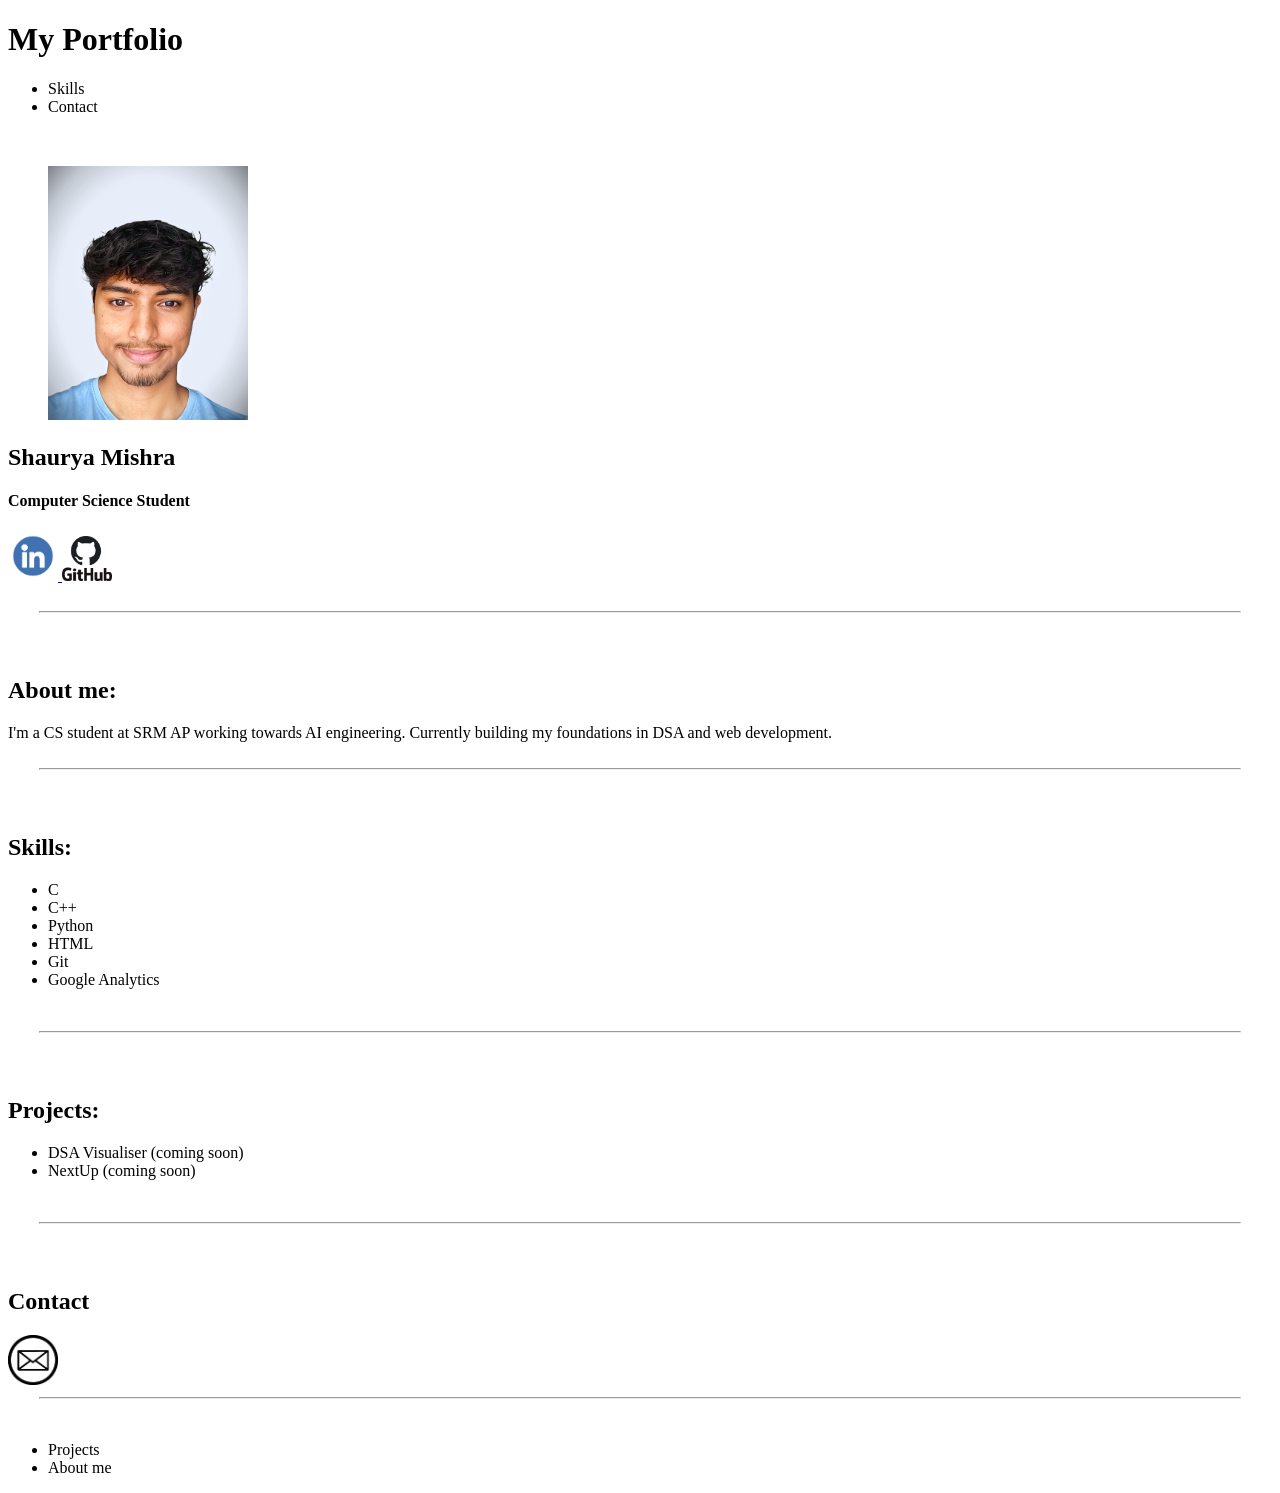
==== index.html @ b5e58412 "rename html file" ====
<!DOCTYPE html>
<html lang="en">
    <head>
        <link rel="stylesheet" href="style.css">
        <title>My Portfolio</title>
    </head>
    <body>
        <header>
            <h1>My Portfolio</h1>
            <ul>
                <li>Skills</li>
                <li>Contact</li>
            </ul>
        </header>
        <br >
        <main>
            <section>
                <article>
                <figure>
                    <img
                    width="200"
                    src="shaurya.png"
                    alt="Image of Shaurya Mishra"
                    />
                </figure>
                <h2>Shaurya Mishra</h2>
                <h4>Computer Science Student</h4>
                <a href="https://www.linkedin.com/in/shaurya-mishra-cs">
                    <img src="LinkedIn-Logo.png" width="50" alt="LinkedIn logo">
                </a>
                <a href="https://github.com/Sh4uryaa">
                    <img src="Github-Logo.png" width="50" alt="Github Logo">
                </a>
            </article>
            <br >
            <hr width="95%" >
            <br >
            </section>
            <br >
            <section>
                <h2>About me: </h2>
                <article>
                    I'm a CS student at SRM AP working towards AI engineering. Currently building my foundations in DSA and web development.
                </article>
                <br >
                <hr width="95%" >
                <br >
            </section>
            <br >
            <section>
                <h2>Skills:</h2>
                <article>
                <ul>
                    <li>C</li>
                    <li>C++</li>
                    <li>Python</li>
                    <li>HTML</li>
                    <li>Git</li>
                    <li>Google Analytics</li>
                </ul>
                </article>
                <br >
                <hr width="95%" >
                <br >
            </section>
            <br >
            <section>
                <h2>Projects: </h2>
                <article>
                <ul>
                    <li>DSA Visualiser (coming soon)</li>
                    <li>NextUp (coming soon)</li>
                
                </ul>
                </article>
                <br >
                <hr width="95%" >
                <br >
            </section>
            <br >
            <section>
                <h2>Contact</h2>
                <a href="mailto:shaurya.mishra_@outlook.com">
                    <img src="email.png" width="50" alt="Email logo">
                </a>
                <br >
                <hr width="95%" >
                <br >
            </section>
        </main>
        <footer>
            <ul>
                <li>Projects</li>
                <li>About me</li>
            </ul>
        </footer>
    </body>
</html>
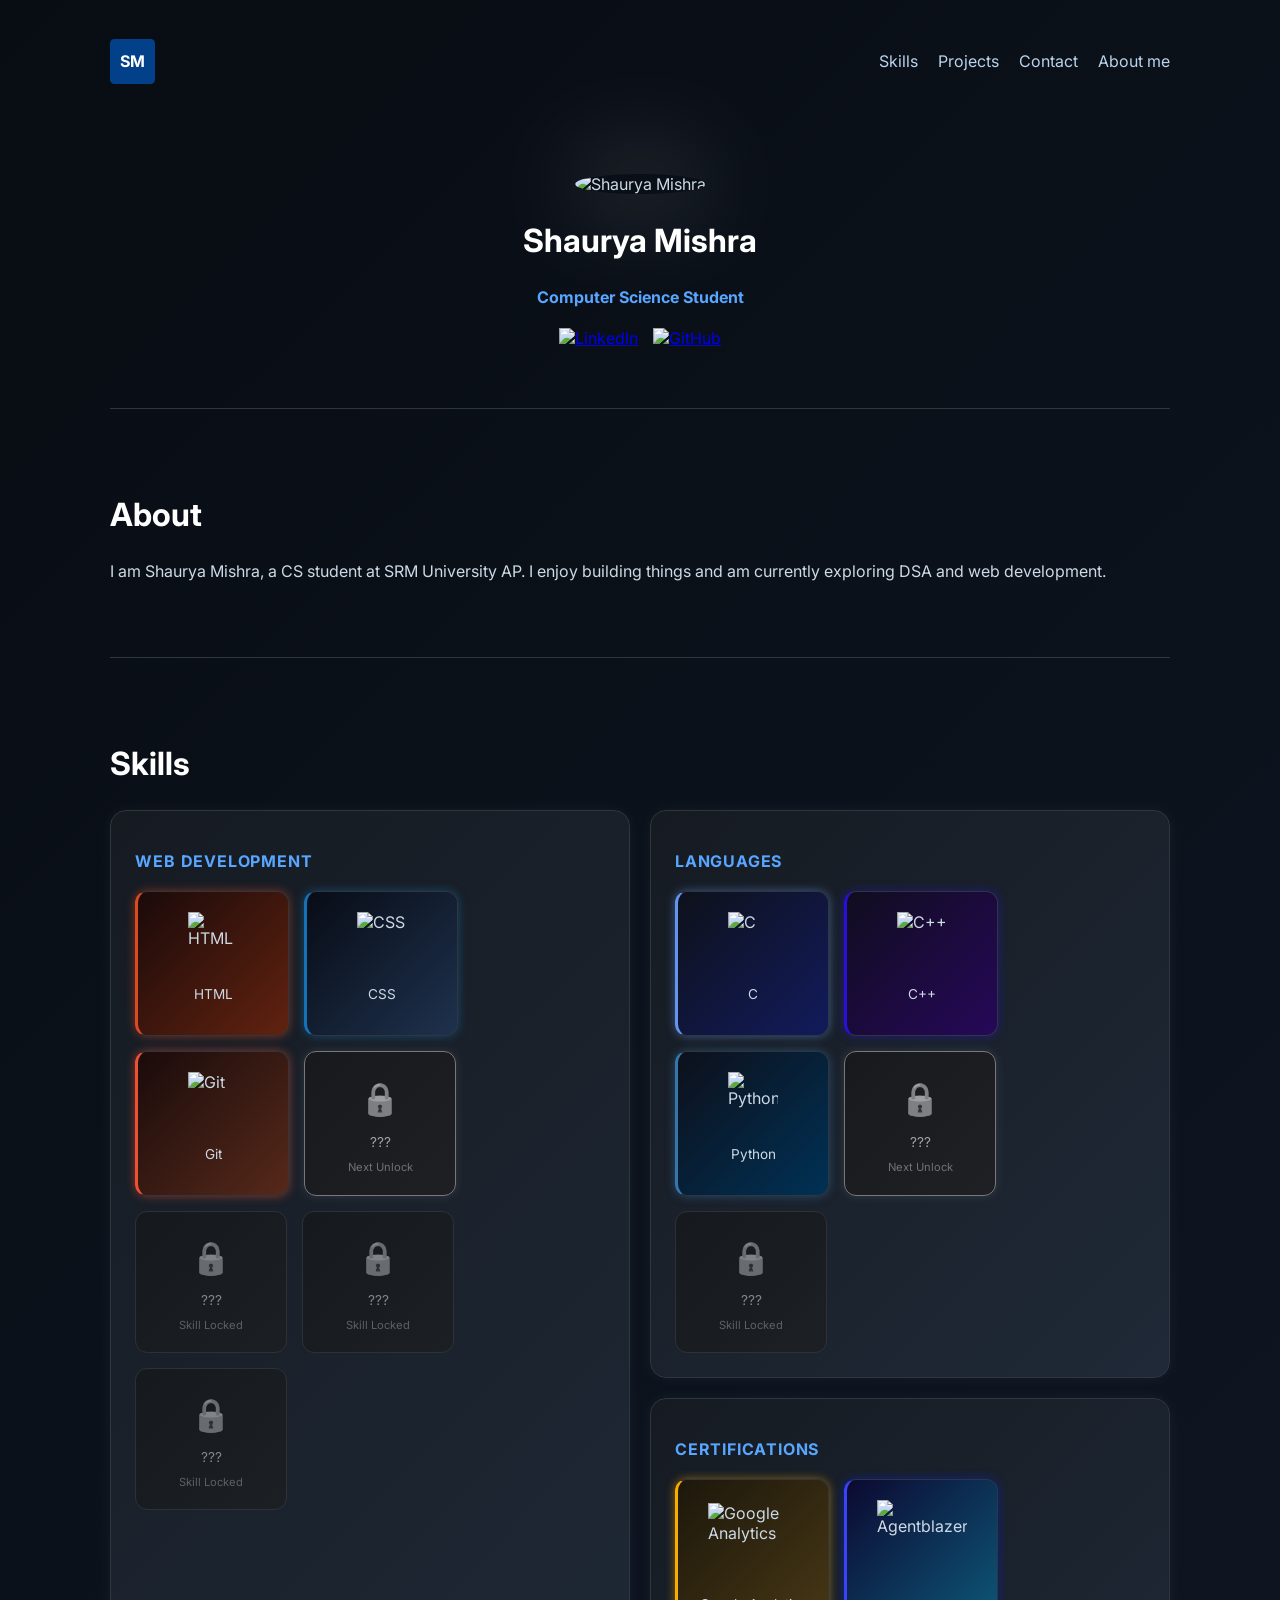
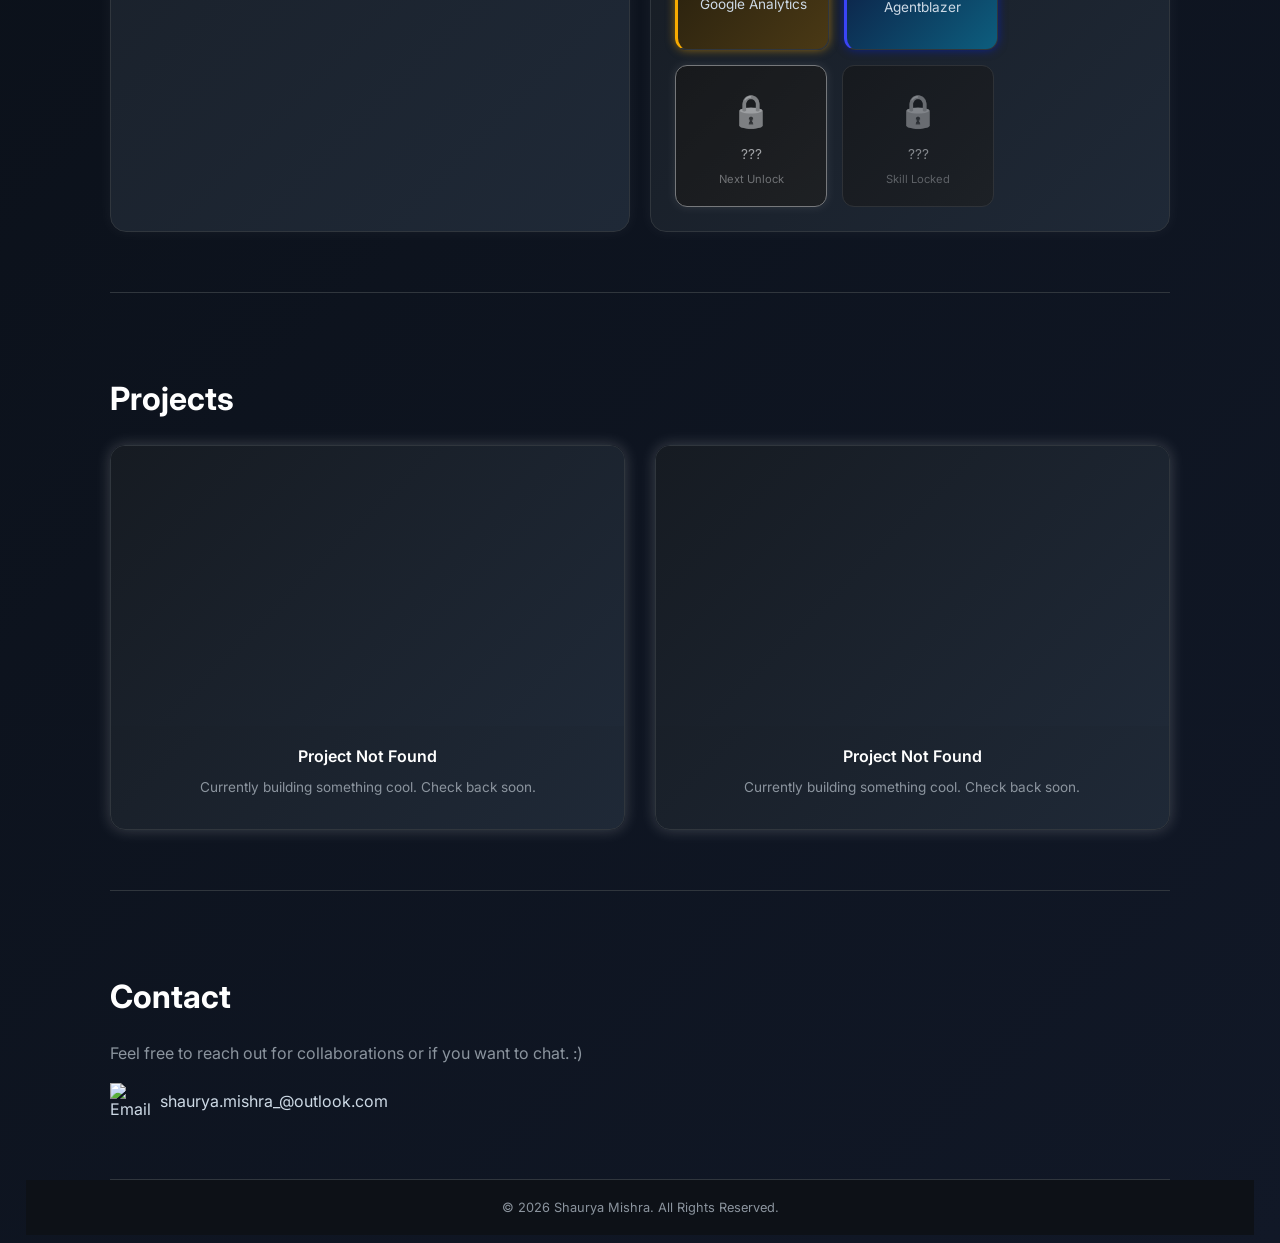
==== commit ceee1c5c: "Add achievement-style skills section with locked badges" ====
--- a/index.html
+++ b/index.html
@@ -1,98 +1,181 @@
 <!DOCTYPE html>
 <html lang="en">
     <head>
+        <link rel="apple-touch-icon" sizes="180x180" href="favicon_io/apple-touch-icon.png">
+        <link rel="icon" type="image/png" sizes="32x32" href="favicon_io/favicon-32x32.png">
+        <link rel="icon" type="image/png" sizes="16x16" href="favicon_io/favicon-16x16.png">
+        <link rel="manifest" href="favicon_io/site.webmanifest">
         <link rel="stylesheet" href="style.css">
-        <title>My Portfolio</title>
+        <title>Shaurya Mishra</title>
+        <meta name="viewport" content="width=device-width, initial-scale=1.0">
     </head>
     <body>
         <header>
-            <h1>My Portfolio</h1>
+        <a href="#" class="logo-link"><h1 class="logo">SM</h1></a>
             <ul>
-                <li>Skills</li>
-                <li>Contact</li>
+                <li><a href="#skills">Skills</a></li>
+                <li><a href="#projects">Projects</a></li>
+                <li><a href="#contact">Contact</a></li>
+                <li><a href="#about">About me</a></li>
             </ul>
         </header>
-        <br >
         <main>
-            <section>
-                <article>
-                <figure>
-                    <img
-                    width="200"
-                    src="shaurya.png"
-                    alt="Image of Shaurya Mishra"
-                    />
-                </figure>
+            <section id="hero">
+                    <img src="Images/shaurya.png" alt="Shaurya Mishra" class="profile-pic">
                 <h2>Shaurya Mishra</h2>
                 <h4>Computer Science Student</h4>
-                <a href="https://www.linkedin.com/in/shaurya-mishra-cs">
-                    <img src="LinkedIn-Logo.png" width="50" alt="LinkedIn logo">
-                </a>
-                <a href="https://github.com/Sh4uryaa">
-                    <img src="Github-Logo.png" width="50" alt="Github Logo">
-                </a>
-            </article>
-            <br >
-            <hr width="95%" >
-            <br >
+                <div class="social-links">
+                    <a href="https://www.linkedin.com/in/shaurya-mishra-cs">
+                        <img src="icons/LinkedIn-Logo.png" alt="LinkedIn">
+                    </a>
+                    <a href="https://github.com/Sh4uryaa">
+                        <img src="icons/Github-Logo.png" alt="GitHub">
+                    </a>
+                </div>
             </section>
-            <br >
-            <section>
-                <h2>About me: </h2>
-                <article>
-                    I'm a CS student at SRM AP working towards AI engineering. Currently building my foundations in DSA and web development.
-                </article>
-                <br >
-                <hr width="95%" >
-                <br >
+
+            <section id="about">
+                <h2>About</h2>
+                <p>I am Shaurya Mishra, a CS student at SRM University AP. I enjoy building things and am currently exploring DSA and web development.</p>
             </section>
-            <br >
-            <section>
-                <h2>Skills:</h2>
-                <article>
-                <ul>
-                    <li>C</li>
-                    <li>C++</li>
-                    <li>Python</li>
-                    <li>HTML</li>
-                    <li>Git</li>
-                    <li>Google Analytics</li>
-                </ul>
-                </article>
-                <br >
-                <hr width="95%" >
-                <br >
-            </section>
-            <br >
-            <section>
-                <h2>Projects: </h2>
-                <article>
-                <ul>
-                    <li>DSA Visualiser (coming soon)</li>
-                    <li>NextUp (coming soon)</li>
-                
-                </ul>
-                </article>
-                <br >
-                <hr width="95%" >
-                <br >
-            </section>
-            <br >
-            <section>
-                <h2>Contact</h2>
-                <a href="mailto:shaurya.mishra_@outlook.com">
-                    <img src="email.png" width="50" alt="Email logo">
-                </a>
-                <br >
-                <hr width="95%" >
-                <br >
-            </section>
+
+<section id="skills">
+    <h2>Skills</h2>
+    <div class="skills-bento">
+
+        <div class="skill-category">
+            <h3>Web Development</h3>
+            <div class="skill-cards-group">
+                <div class="skill-card" id="html" title="HTML">
+                    <img src="icons/html-logo.png" alt="HTML">
+                    <p>HTML</p>
+                </div>
+                <div class="skill-card" id="css" title="CSS">
+                    <img src="icons/css-logo.png" alt="CSS">
+                    <p>CSS</p>
+                </div>
+                <div class="skill-card" id="git" title="Git">
+                    <img src="icons/git-logo.png" alt="Git">
+                    <p>Git</p>
+                </div>  
+            <div class="skill-card skill-card--locked skill-card--next-unlock" title="Next Unlock">
+                <span class="skill-lock" aria-hidden="true">🔒</span>
+                <p class="skill-title">???</p>
+                <p class="skill-subtitle">Next Unlock</p>
+            </div>
+
+        <div class="skill-card skill-card--locked" title="Skill Locked">
+            <span class="skill-lock" aria-hidden="true">🔒</span>
+            <p class="skill-title">???</p>
+            <p class="skill-subtitle">Skill Locked</p>
+        </div>
+
+        <div class="skill-card skill-card--locked" title="Skill Locked">
+            <span class="skill-lock" aria-hidden="true">🔒</span>
+            <p class="skill-title">???</p>
+            <p class="skill-subtitle">Skill Locked</p>
+        </div>
+
+        <div class="skill-card skill-card--locked" title="Skill Locked">
+            <span class="skill-lock" aria-hidden="true">🔒</span>
+            <p class="skill-title">???</p>
+            <p class="skill-subtitle">Skill Locked</p>
+        </div>
+            </div>
+        </div>
+        <div class="skill-category">
+            <h3>Languages</h3>
+            <div class="skill-cards-group">
+                <div class="skill-card" id="c" title="C Language">
+                    <img src="icons/c-logo.png" alt="C">
+                    <p>C</p>
+                </div>
+                <div class="skill-card" id="cpp" title="C++ Language">
+                    <img src="icons/C++-logo.png" alt="C++">
+                    <p>C++</p>
+                </div>
+                <div class="skill-card" id="python" title="Python Language">
+                    <img src="icons/python-logo.png" alt="Python">
+                    <p>Python</p>
+                </div>
+            <div class="skill-card skill-card--locked skill-card--next-unlock" title="Next Unlock">
+                <span class="skill-lock" aria-hidden="true">🔒</span>
+                <p class="skill-title">???</p>
+                <p class="skill-subtitle">Next Unlock</p>
+            </div>
+            <div class="skill-card skill-card--locked" title="Skill Locked">
+                <span class="skill-lock" aria-hidden="true">🔒</span>
+                <p class="skill-title">???</p>
+                <p class="skill-subtitle">Skill Locked</p>
+            </div>
+            </div>
+        </div>
+
+        <div class="skill-category">
+            <h3>Certifications</h3>
+            <div class="skill-cards-group">
+                <div class="skill-card" id="analytics" title="Google Analytics 2026 Certification">
+                    <img src="icons/google-analytics-logo.png" alt="Google Analytics">
+                    <p>Google Analytics</p>
+                </div>
+                <div class="skill-card" id="agentblazer" title="Agentblazer Champion 2026 Certification">
+                    <img src="icons/agentblazer-champion-badge.png" alt="Agentblazer">
+                    <p>Agentblazer</p>
+                </div>
+                <div class="skill-card skill-card--locked skill-card--next-unlock" title="Next Unlock">
+                    <span class="skill-lock" aria-hidden="true">🔒</span>
+                    <p class="skill-title">???</p>
+                    <p class="skill-subtitle">Next Unlock</p>
+                </div>
+
+            <div class="skill-card skill-card--locked" title="Skill Locked">
+                <span class="skill-lock" aria-hidden="true">🔒</span>
+                <p class="skill-title">???</p>
+                <p class="skill-subtitle">Skill Locked</p>
+            </div>
+            </div>
+        </div>
+
+    </div>
+</section>
+
+<section id="projects">
+    <h2>Projects</h2>
+    <div class="projects-grid">
+        <div class="project-card">
+            <div class="project-image">
+                <img src="Images/error.png" alt="404">
+            </div>
+            <div class="project-info">
+                <p class="project-name">Project Not Found</p>
+                <p class="project-desc">Currently building something cool. Check back soon.</p>
+            </div>
+        </div>
+        <div class="project-card">
+            <div class="project-image">
+                <img src="Images/error.png" alt="404">
+            </div>
+            <div class="project-info">
+                <p class="project-name">Project Not Found</p>
+                <p class="project-desc">Currently building something cool. Check back soon.</p>
+            </div>
+        </div>
+    </div>
+</section>
+
+<section id="contact">
+    <h2>Contact</h2>
+    <p class="contact-text">Feel free to reach out for collaborations or if you want to chat. :)</p>
+    <div class="contact-links">
+        <a href="mailto:shaurya.mishra_@outlook.com" class="contact-item">
+            <img src="icons/email.png" alt="Email" class="contact-icon">
+            <span>shaurya.mishra_@outlook.com</span>
+        </a>
+    </div>
+</section>
         </main>
         <footer>
-            <ul>
-                <li>Projects</li>
-                <li>About me</li>
-            </ul>
+            © 2026 Shaurya Mishra. All Rights Reserved.
         </footer>
     </body>
 </html>
--- a/style.css
+++ b/style.css
@@ -0,0 +1,371 @@
+@import url('https://fonts.googleapis.com/css2?family=Inter:wght@400;600;700&display=swap');
+body{
+    padding: 0 8%;
+    color:#cdd9e5;
+    font-family: 'Inter', sans-serif;
+    background: linear-gradient(135deg, #080d13 0%, #111827 100%);}
+
+h1, h2, h3{
+    color:#ffffff;
+}
+h2 {
+    font-size: 2rem;
+}
+.logo-link {
+    text-decoration: none;
+}
+.logo {
+    background-color: #02418a;
+    border-radius: 10%;
+    width: 45px;
+    height: 45px;
+    display: flex;
+    align-items: center;
+    justify-content: center;
+    font-size: 1rem;
+    font-weight: 700;
+}
+section {
+    padding: 60px 0;
+    border-bottom: 1px solid #30363d;
+}
+header {
+    display: flex;
+    justify-content: space-between;
+    align-items: center;
+    padding: 20px 0;
+}
+
+header ul {
+    list-style: none;
+    display: flex;
+    gap: 20px;
+}
+header ul a {
+    text-decoration: none;
+    color: #bbd3eb;
+}
+
+.profile-pic {
+    width: 20vw;
+    height: 20vw;
+    border-radius: 50%;
+    object-fit: cover;
+    object-position: top;
+    box-shadow: 0 0 100px rgba(255, 255, 255, 0.50);
+}
+.social-links img {
+    width: 40px;
+}
+
+.contact-icon {
+    width: 40px;
+}
+#hero {
+    text-align: center;
+}
+
+.social-links {
+    display: flex;
+    justify-content: center;
+    gap: 15px;
+}
+
+#hero h4 {
+    color: #58a6ff;
+}
+
+
+.skill-card {
+    display: flex;
+    flex-direction: column;
+    align-items: center;
+    justify-content: center;
+    border: 1px solid #30363d;
+    border-radius: 12px;
+    padding: 20px;
+    width: 110px;
+    gap: 10px;
+    background: linear-gradient(135deg, #161b22 0%, #1f2937 100%);
+    box-shadow: 0 0 10px rgba(255, 255, 255, 0.15);
+
+    transition:
+        transform 0.25s ease,
+        box-shadow 0.25s ease,
+        border-color 0.25s ease;
+}
+
+
+.skill-card img {
+    width: 50px;
+    height: 50px;
+    object-fit: contain;
+}
+
+.skill-card p {
+    font-size: 0.85rem;
+    color: #cdd9e5;
+    text-align: center;
+}
+#analytics img {
+    width: 90px;
+    height: 70px
+} 
+#agentblazer img {
+    width: 90px;
+    height: 75px;
+}
+
+.skills-bento {
+    display: grid;
+    grid-template-columns: 1fr 1fr;
+    grid-template-rows: auto auto;
+    gap: 20px;
+}
+
+.skill-category:first-child {
+    grid-row: span 2;
+}
+
+.skill-category {
+    background: linear-gradient(135deg, #161b22 0%, #1f2937 100%);
+    border: 1px solid #30363d;
+    border-radius: 16px;
+    padding: 24px;
+    box-shadow: 0 0 15px rgba(255, 255, 255, 0.05);
+}
+
+.skill-category h3 {
+    color: #58a6ff;
+    font-size: 1rem;
+    margin-bottom: 20px;
+    text-transform: uppercase;
+    letter-spacing: 0.05em;
+}
+
+.skill-cards-group {
+    display: flex;
+    flex-wrap: wrap;
+    gap: 15px;
+}
+
+#analytics { background: linear-gradient(135deg, #1d180c 0%, #4a3915 100%); border-left: 3px solid #F9AB00; box-shadow: 0 0 10px rgba(249, 171, 0, 0.5); }
+#agentblazer { background: linear-gradient(135deg, #0c0931 0%, #0d5e7e 100%); border-left: 3px solid #3a44f6; box-shadow: 0 0 10px rgba(4, 34, 235, 0.5); }
+#git { background: linear-gradient(135deg, #1a0b0b 0%, #56291a 100%); border-left: 3px solid #F05032; box-shadow: 0 0 10px rgba(240, 80, 50, 0.5); }
+#html { background: linear-gradient(135deg, #1b0a0a 0%, #61220f 100%); border-left: 3px solid #dc4a22; box-shadow: 0 0 10px rgba(220, 74, 34, 0.5); }
+#css { background: linear-gradient(135deg, #080c16 0%, #1e314d 100%); border-left: 3px solid #1572B6; box-shadow: 0 0 10px rgba(21, 114, 182, 0.5); }
+#c { background: linear-gradient(135deg, #0e111b 0%, #121b5c 100%); border-left: 3px solid #6495ED; box-shadow: 0 0 10px rgba(100, 149, 237, 0.5); }
+#cpp { background: linear-gradient(135deg, #100d1f 0%, #260859 100%); border-left: 3px solid #2811d4; box-shadow: 0 0 10px rgba(40, 17, 212, 0.5); }
+#python { background: linear-gradient(135deg, #0d101b 0%, #003155 100%); border-left: 3px solid #3776AB; box-shadow: 0 0 10px rgba(55, 118, 171, 0.5); }
+
+.skill-card:not(.skill-card--locked):hover {
+    transform: translateY(-3px) scale(1.04);
+    box-shadow: 0 0 20px rgba(255, 255, 255, 0.3);
+}
+.skill-card--locked {
+    background: linear-gradient(135deg, #121417 0%, #1a1d22 100%);
+    border: 1px solid #3a3f46;
+    box-shadow: none;
+    opacity: 0.55;
+    filter: grayscale(1);
+    cursor: not-allowed;
+
+    transition:
+        opacity 0.25s ease,
+        border-color 0.25s ease;
+}
+
+.skill-lock {
+    width: 50px;
+    height: 50px;
+    display: flex;
+    align-items: center;
+    justify-content: center;
+    font-size: 2rem;
+    color: #8b949e;
+}
+
+.skill-card--locked .skill-title,
+.skill-card--locked .skill-subtitle {
+    margin: 0;
+    text-align: center;
+}
+
+.skill-card--locked .skill-title {
+    font-size: 0.85rem;
+    color: #cdd9e5;
+}
+
+.skill-card--locked .skill-subtitle {
+    font-size: 0.7rem;
+    color: #8b949e;
+}
+
+.skill-card--next-unlock {
+    opacity: 0.7;
+    border: 1px solid #c89b3c;
+    background: linear-gradient(135deg, #1b1710 0%, #252015 100%);
+    box-shadow: 0 0 10px rgba(255, 215, 0, 0.18);
+
+    animation: nextUnlockPulse 2.5s ease-in-out infinite;
+}
+
+.skill-card--next-unlock:hover {
+    transform: translateY(-3px) scale(1.04);
+    opacity: 1;
+    border-color: #ffd700;
+
+    box-shadow:
+        0 0 10px rgba(255, 215, 0, 0.15),
+
+}
+
+@keyframes nextUnlockPulse {
+    0%,100% {
+        box-shadow:
+            0 0 6px rgba(255,215,0,0.2);
+    }
+
+    50% {
+            box-shadow: 0 0 12px rgba(255, 215, 0, 0.4);
+    }
+}
+
+.projects-grid {
+    display: flex;
+    flex-direction: row;
+    gap: 30px;
+}
+
+.project-card {
+    flex: 1;
+    border: 1px solid #30363d;
+    border-radius: 15px;
+    overflow: hidden;
+    background: linear-gradient(135deg, #161b22 0%, #1f2937 100%);
+    box-shadow: 0 0 15px rgba(255, 255, 255, 0.2);
+}
+.project-image {
+    background: linear-gradient(135deg, #161b22 0%, #1f2937 100%);
+    border-radius: 8px 8px 0 0;
+    display: flex;
+    align-items: center;
+    justify-content: center;
+    font-size: 3rem;
+    font-weight: 700;
+    color: #58a6ff;
+    height: 280px;
+}
+
+
+.project-info {
+    padding: 20px;
+}
+
+.project-name {
+    font-size: 1rem;
+    color: #ffffff;
+    font-weight: 600;
+    margin: 0 0 8px 0;
+    text-align: center;
+}
+
+.project-desc {
+    color: #8b949e;
+    font-size: 0.85rem;
+    text-align: center;
+}
+.project-image img {
+    height: 375px;
+    width: auto;
+    object-fit: contain;
+}
+html {
+    scroll-behavior: smooth;
+}   
+.contact-text {
+    color: #8b949e;
+    margin-bottom: 20px;
+}
+
+.contact-links {
+    display: flex;
+    flex-direction: column;
+    gap: 15px;
+}
+
+.contact-item {
+    display: flex;
+    align-items: center;
+    gap: 10px;
+    text-decoration: none;
+    color: #cdd9e5;
+}
+footer {
+    background-color: #0d1117;
+    text-align: center;
+    padding: 20px 8%;
+    color: #8b949e;
+    font-size: 0.8rem;
+    margin: 0 -8%;
+}
+
+@media (max-width: 968px) {
+    .projects-grid {
+        flex-direction: column;
+    }
+    .skills-bento {
+        grid-template-columns: 1fr;
+    }
+    .skill-category:first-child {
+        grid-row: span 1;
+    }
+    }
+
+@media (max-width: 700px) {
+    .profile-pic{
+        width: 30vw;
+        height: 30vw;
+}
+}
+
+
+
+@media (max-width: 475px) {
+    .project-image {
+        height: 200px;
+    }
+    .project-image img {
+        height: 180px;
+    }
+    header ul a {
+        font-size: 12px;
+    }
+    header ul {
+        gap: 10px;
+    }
+    .skills-grid {
+        justify-content: center;
+    }
+    .skill-card {
+    width: 90px;
+}
+    .skill-card img {
+    width: 40px;
+    height: 40px;
+    object-fit: contain;
+}
+    #analytics img {
+        width: 60px;
+        height: 40px;
+    }
+    #agentblazer img {
+    width: 60px;
+    height: 50px;
+}
+.contact-links {
+    align-items: center;
+    padding: 10px;
+}
+}
+
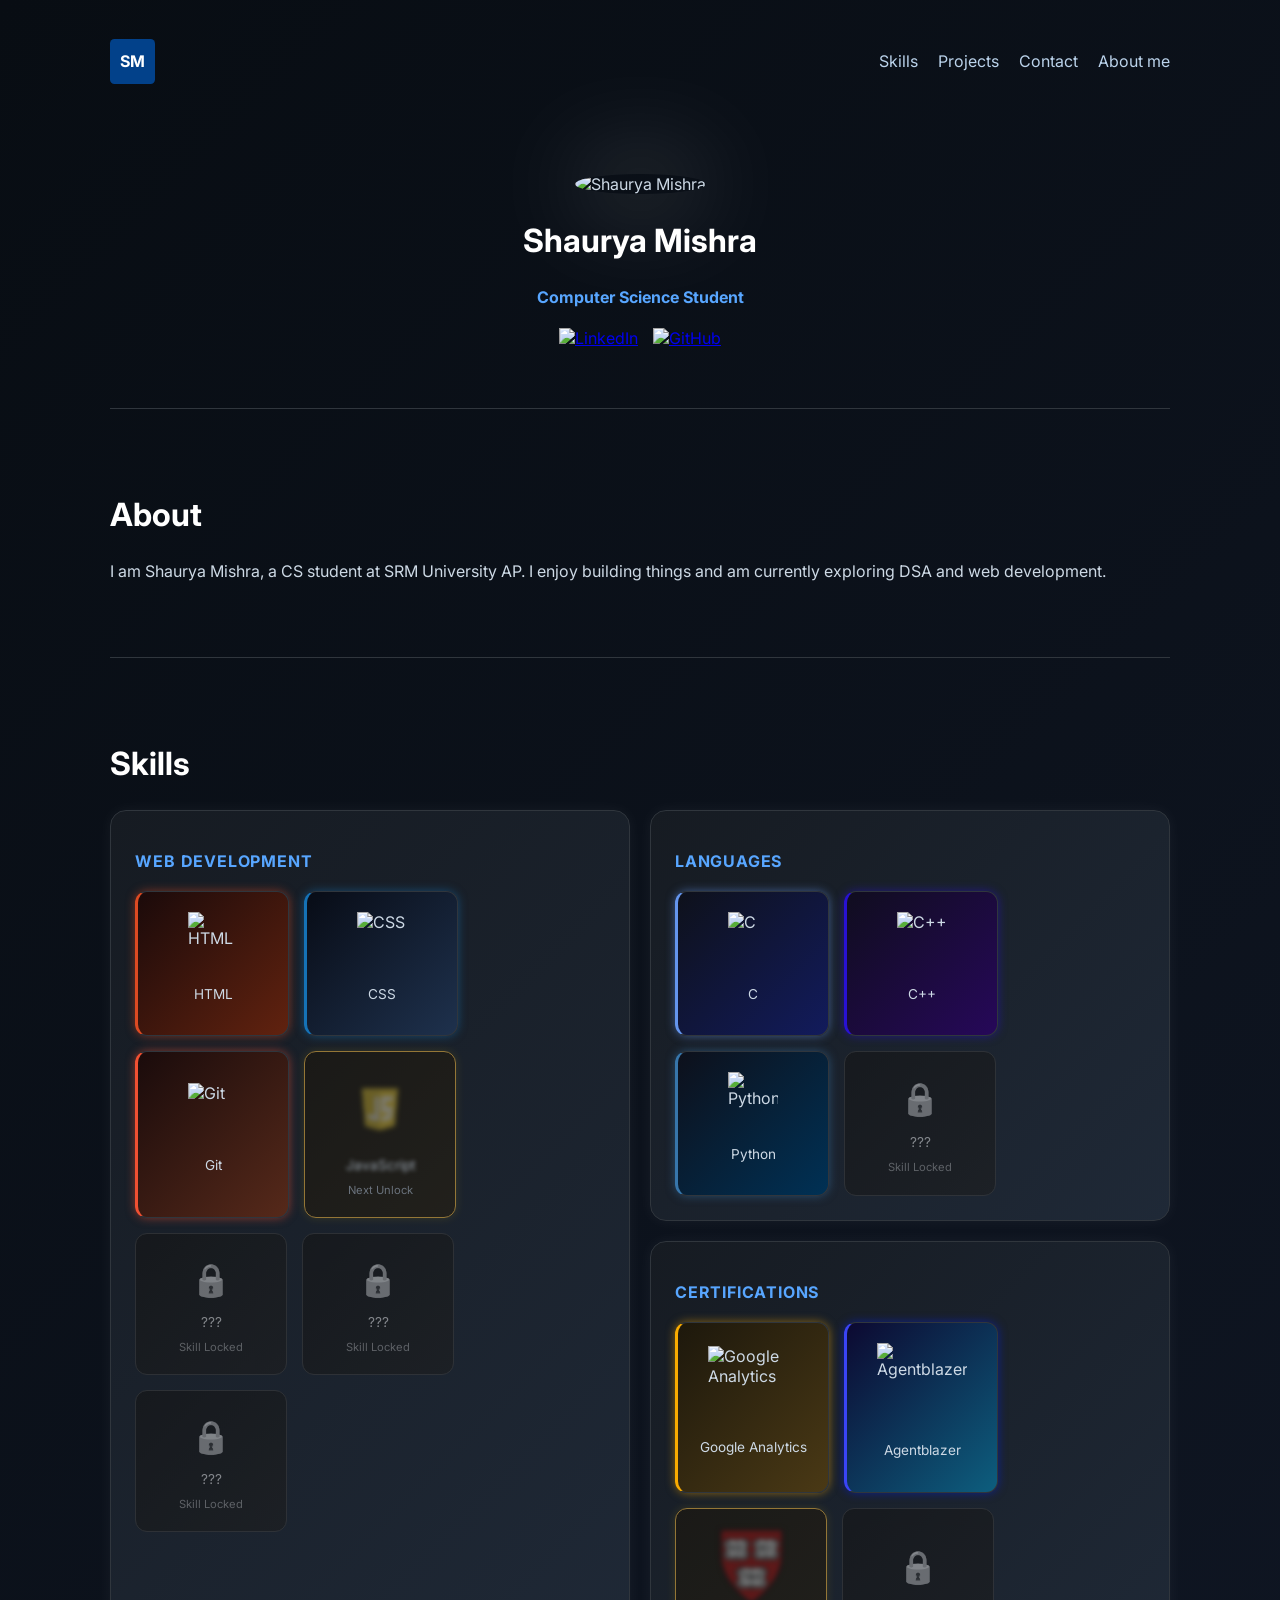
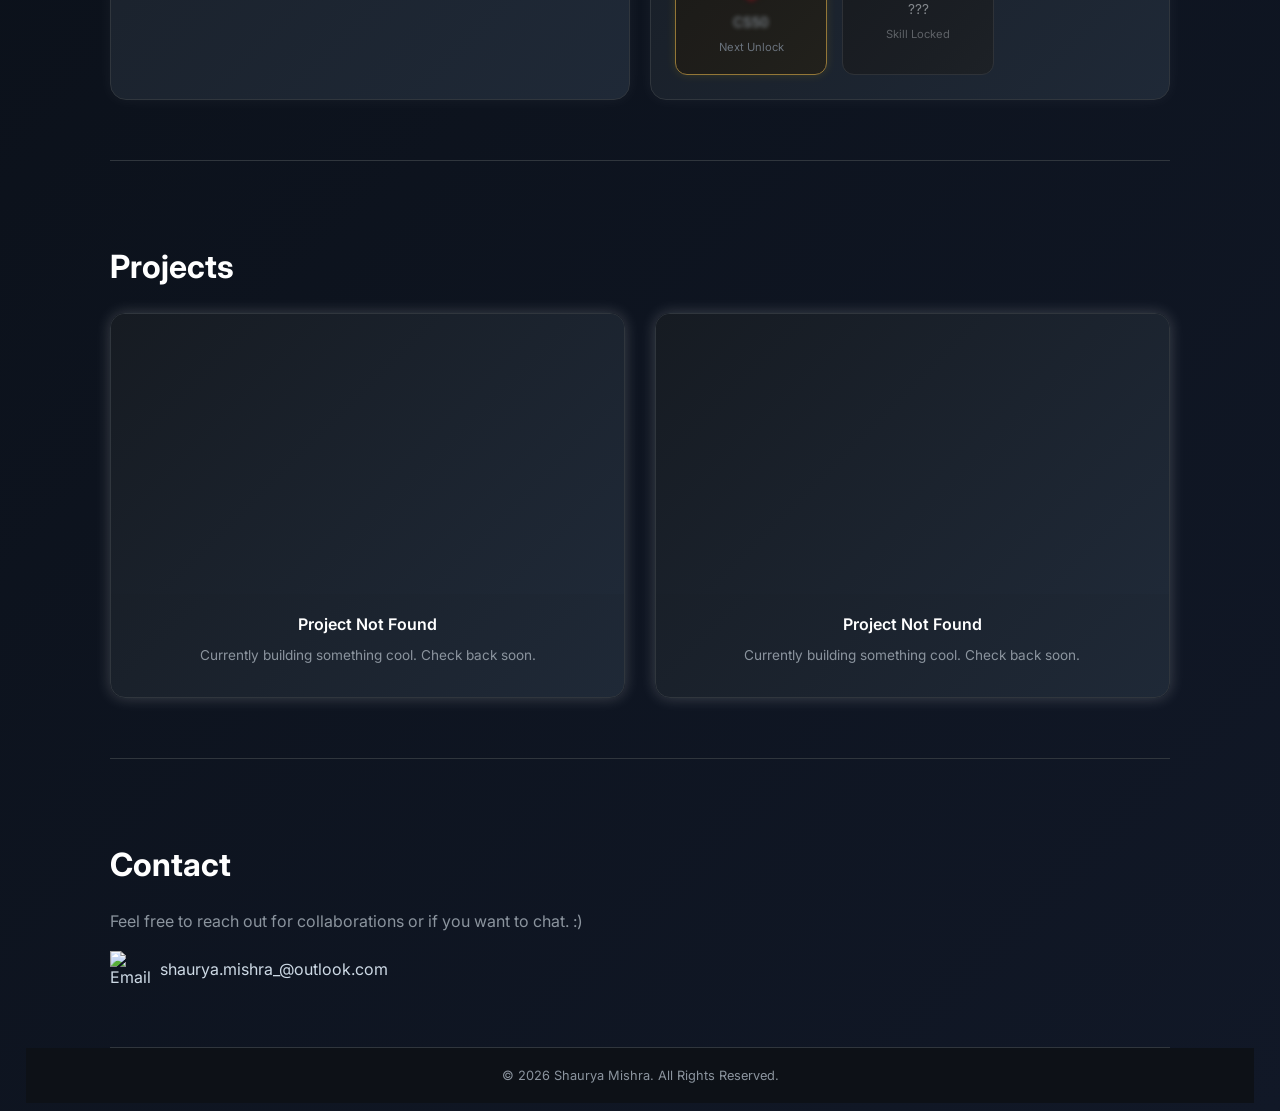
==== commit 073ecbd6: "added blurred logo and name of the next-unlock skills" ====
--- a/index.html
+++ b/index.html
@@ -59,8 +59,8 @@
                     <p>Git</p>
                 </div>  
             <div class="skill-card skill-card--locked skill-card--next-unlock" title="Next Unlock">
-                <span class="skill-lock" aria-hidden="true">🔒</span>
-                <p class="skill-title">???</p>
+                <img src="icons/JS-logo.png" alt="next unlock badge">   
+                <p class="skill-title">JavaScript</p>
                 <p class="skill-subtitle">Next Unlock</p>
             </div>
 
@@ -98,11 +98,6 @@
                     <img src="icons/python-logo.png" alt="Python">
                     <p>Python</p>
                 </div>
-            <div class="skill-card skill-card--locked skill-card--next-unlock" title="Next Unlock">
-                <span class="skill-lock" aria-hidden="true">🔒</span>
-                <p class="skill-title">???</p>
-                <p class="skill-subtitle">Next Unlock</p>
-            </div>
             <div class="skill-card skill-card--locked" title="Skill Locked">
                 <span class="skill-lock" aria-hidden="true">🔒</span>
                 <p class="skill-title">???</p>
@@ -123,8 +118,8 @@
                     <p>Agentblazer</p>
                 </div>
                 <div class="skill-card skill-card--locked skill-card--next-unlock" title="Next Unlock">
-                    <span class="skill-lock" aria-hidden="true">🔒</span>
-                    <p class="skill-title">???</p>
+                    <img src="icons/cs50-logo.png" alt="next unlock badge">
+                    <p class="skill-title">CS50</p>
                     <p class="skill-subtitle">Next Unlock</p>
                 </div>
 
--- a/style.css
+++ b/style.css
@@ -53,6 +53,17 @@
     object-fit: cover;
     object-position: top;
     box-shadow: 0 0 100px rgba(255, 255, 255, 0.50);
+    animation: profileGlow 7s ease-in-out infinite;
+}
+@keyframes profileGlow {
+
+    0%,100%{
+        box-shadow:0 0 90px rgba(255,255,255,.25);
+    }
+
+    50%{
+        box-shadow:0 0 120px rgba(255,255,255,.65);
+    }
 }
 .social-links img {
     width: 40px;
@@ -206,8 +217,20 @@
     border: 1px solid #c89b3c;
     background: linear-gradient(135deg, #1b1710 0%, #252015 100%);
     box-shadow: 0 0 10px rgba(255, 215, 0, 0.18);
+    filter: none;
 
     animation: nextUnlockPulse 2.5s ease-in-out infinite;
+}
+
+.skill-card--next-unlock img {
+    width: 90px;
+    height: 75px;
+    filter: blur(2.5px);
+    opacity: 0.6;
+}
+
+.skill-card--next-unlock .skill-title {
+    filter: blur(2px);
 }
 
 .skill-card--next-unlock:hover {
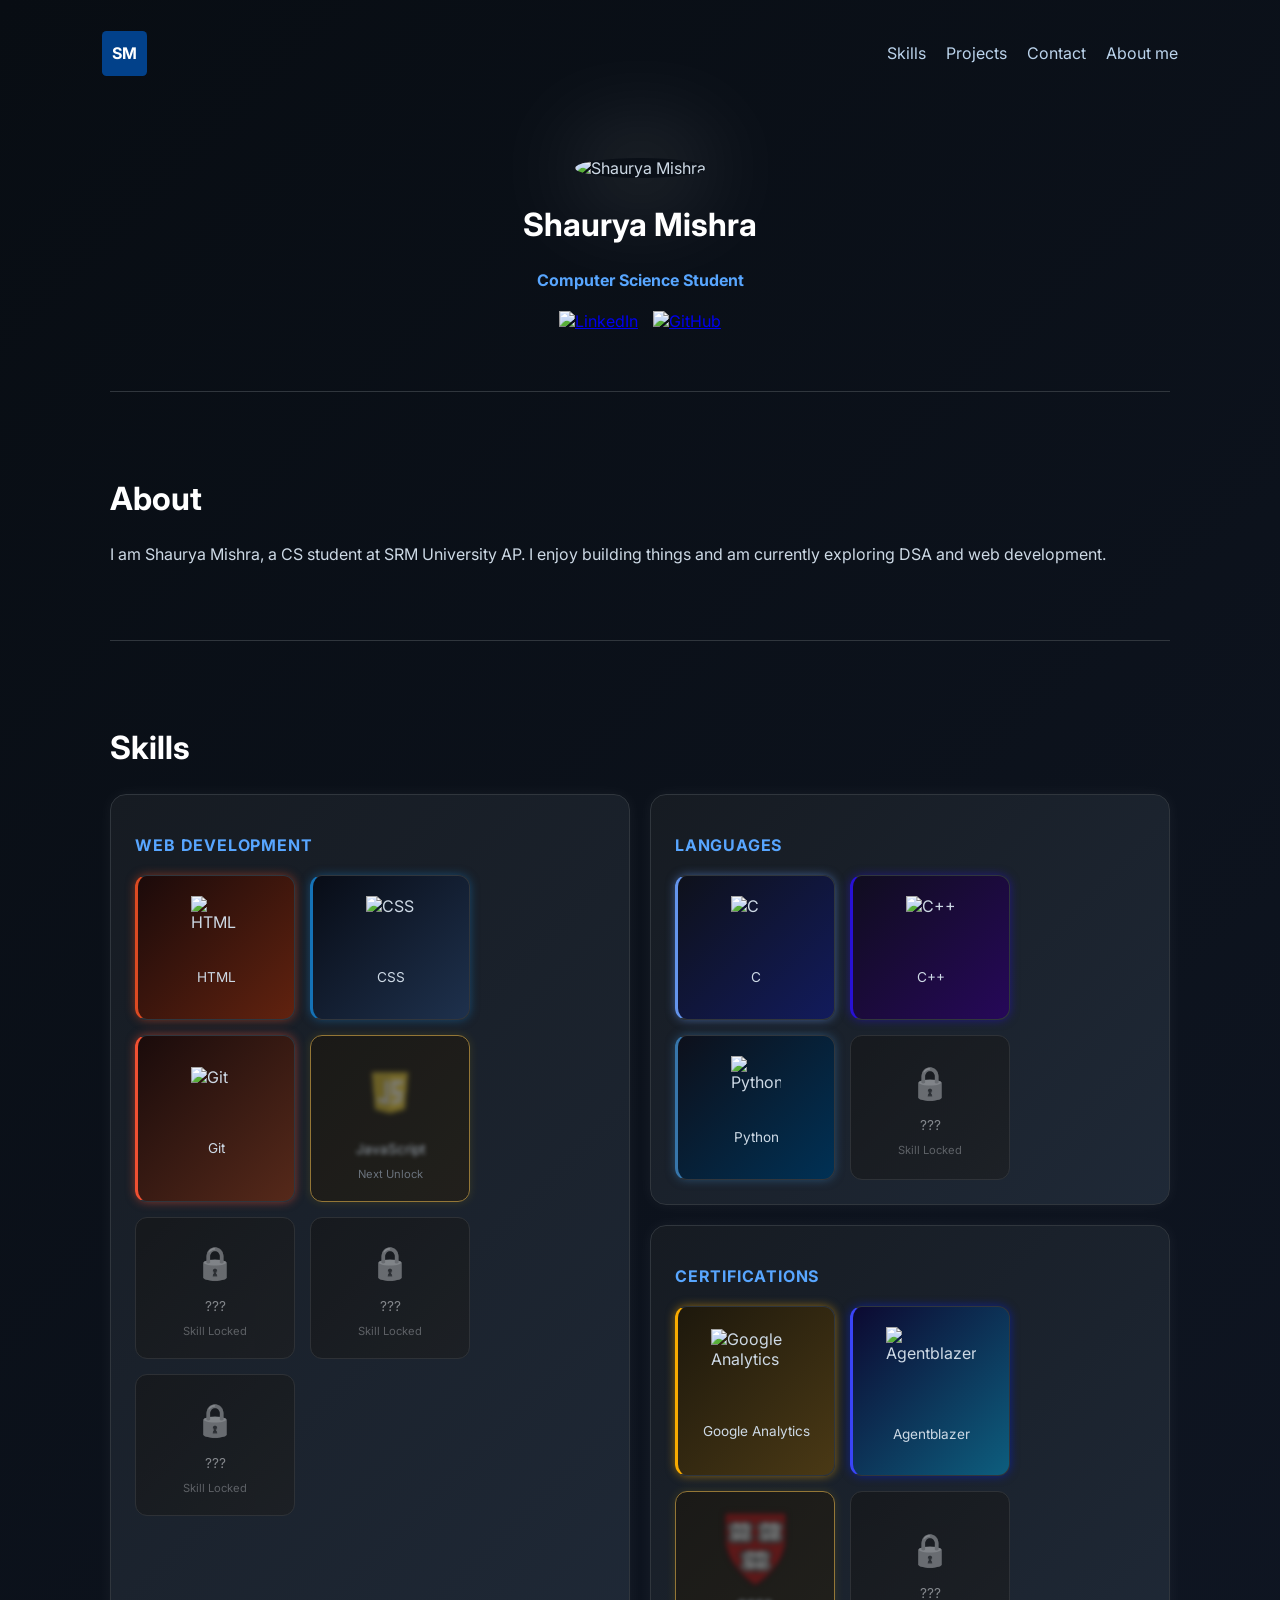
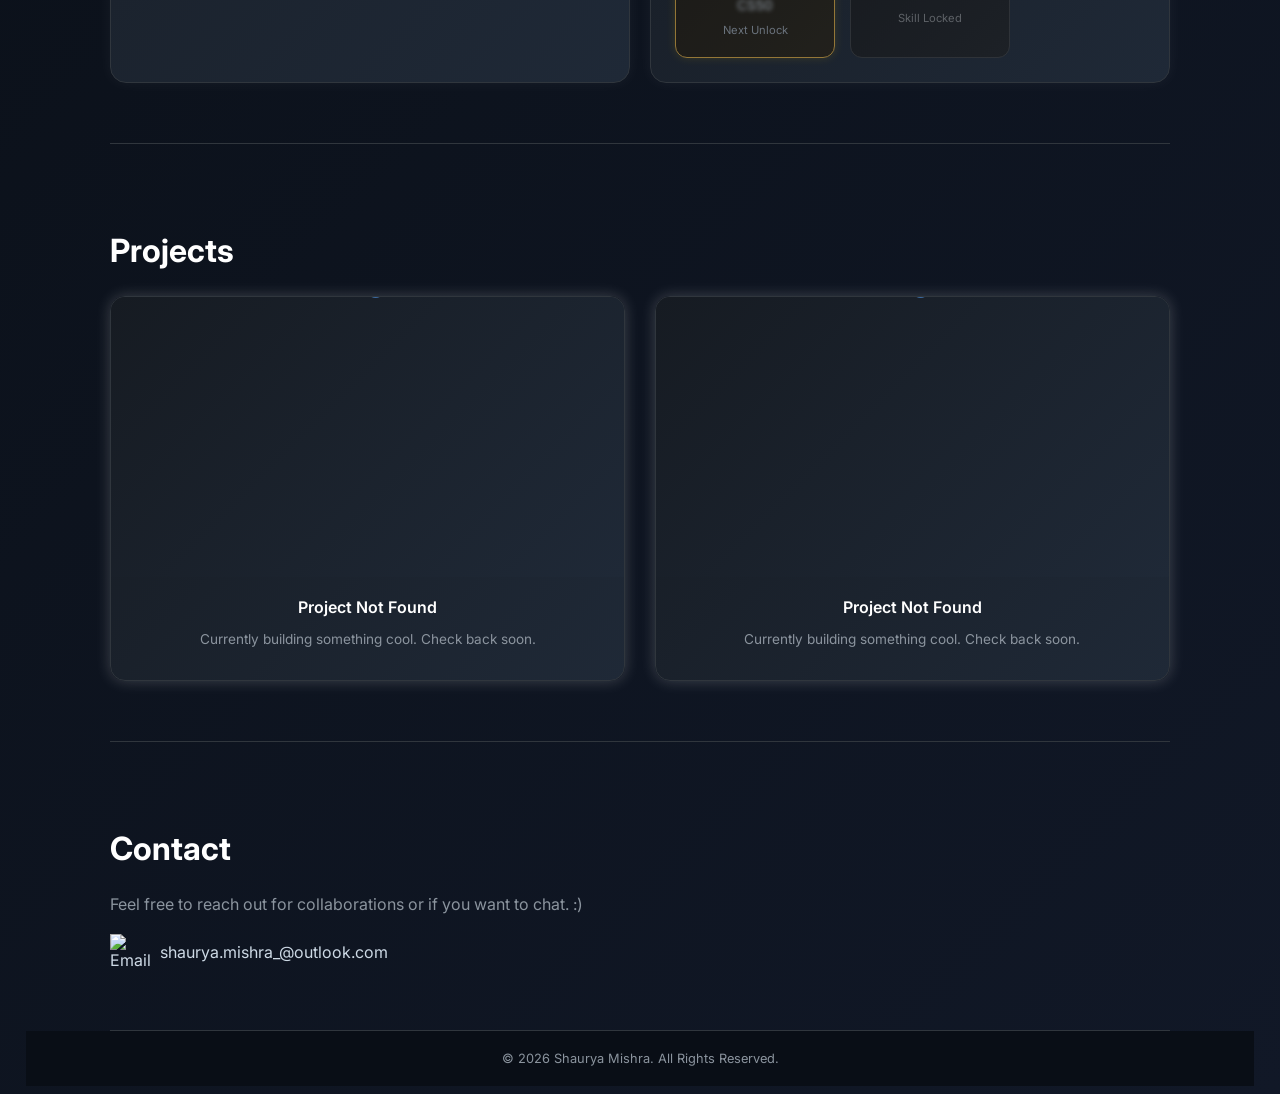
==== commit 0c45f32e: "Add fixed navbar positioning and shrinking effect upon scrolling till a certain point" ====
--- a/index.html
+++ b/index.html
@@ -6,6 +6,7 @@
         <link rel="icon" type="image/png" sizes="16x16" href="favicon_io/favicon-16x16.png">
         <link rel="manifest" href="favicon_io/site.webmanifest">
         <link rel="stylesheet" href="style.css">
+        <script src="index.js" defer></script>
         <title>Shaurya Mishra</title>
         <meta name="viewport" content="width=device-width, initial-scale=1.0">
     </head>
--- a/style.css
+++ b/style.css
@@ -5,6 +5,9 @@
     font-family: 'Inter', sans-serif;
     background: linear-gradient(135deg, #080d13 0%, #111827 100%);}
 
+* {
+    box-sizing: border-box;
+}
 h1, h2, h3{
     color:#ffffff;
 }
@@ -14,6 +17,7 @@
 .logo-link {
     text-decoration: none;
 }
+
 .logo {
     background-color: #02418a;
     border-radius: 10%;
@@ -30,10 +34,16 @@
     border-bottom: 1px solid #30363d;
 }
 header {
+    position: fixed;
+    top: 0;
+    left: 0;
+    width: 100%;
+    z-index: 1000;
     display: flex;
     justify-content: space-between;
     align-items: center;
-    padding: 20px 0;
+    padding: 20px 8%;;
+    transition: padding 0.3s ease;
 }
 
 header ul {
@@ -46,6 +56,11 @@
     color: #bbd3eb;
 }
 
+header.scrolled {
+    padding: 8px 8%; 
+    background-color: #090e16;
+    transition: padding 0.3s ease;
+}
 .profile-pic {
     width: 20vw;
     height: 20vw;
@@ -74,6 +89,7 @@
 }
 #hero {
     text-align: center;
+    padding-top: 150px;
 }
 
 .social-links {
@@ -95,7 +111,7 @@
     border: 1px solid #30363d;
     border-radius: 12px;
     padding: 20px;
-    width: 110px;
+    width: 160px;
     gap: 10px;
     background: linear-gradient(135deg, #161b22 0%, #1f2937 100%);
     box-shadow: 0 0 10px rgba(255, 255, 255, 0.15);
@@ -325,7 +341,7 @@
     color: #cdd9e5;
 }
 footer {
-    background-color: #0d1117;
+    background-color: #090e16;
     text-align: center;
     padding: 20px 8%;
     color: #8b949e;
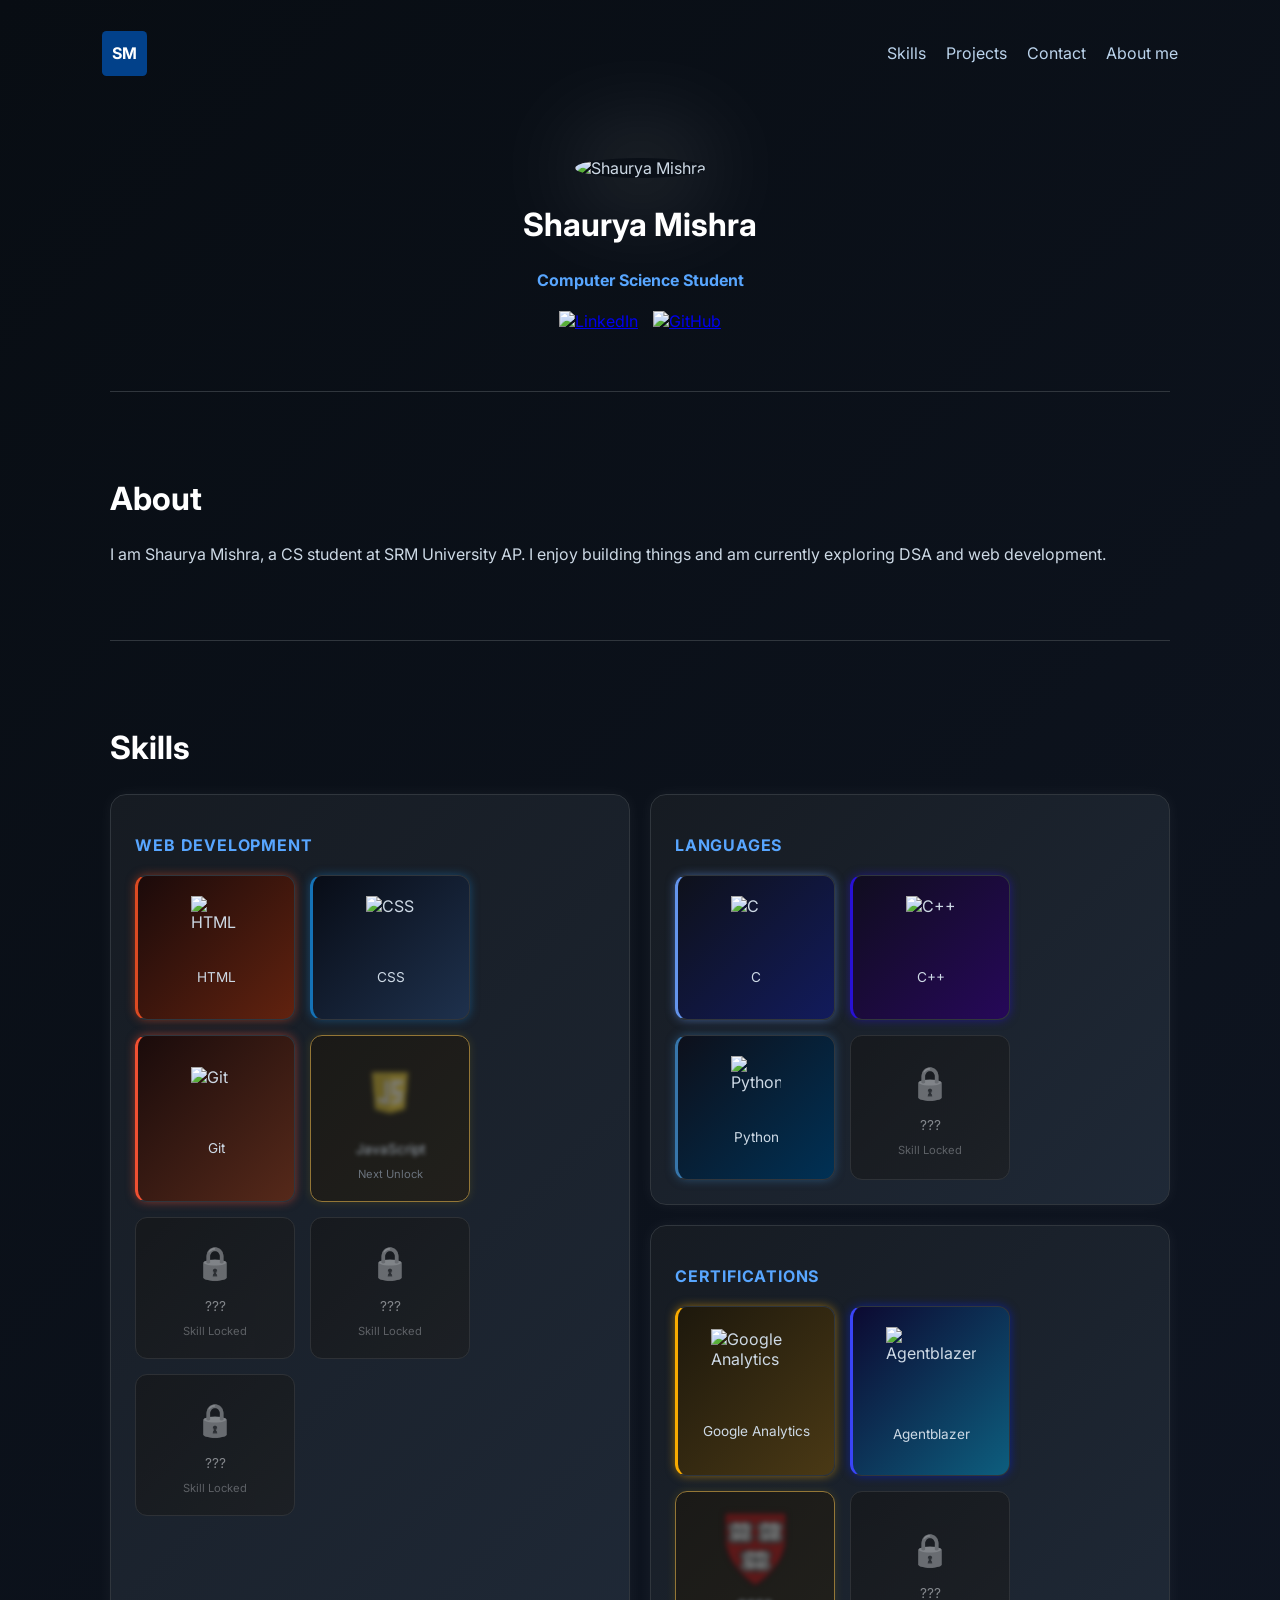
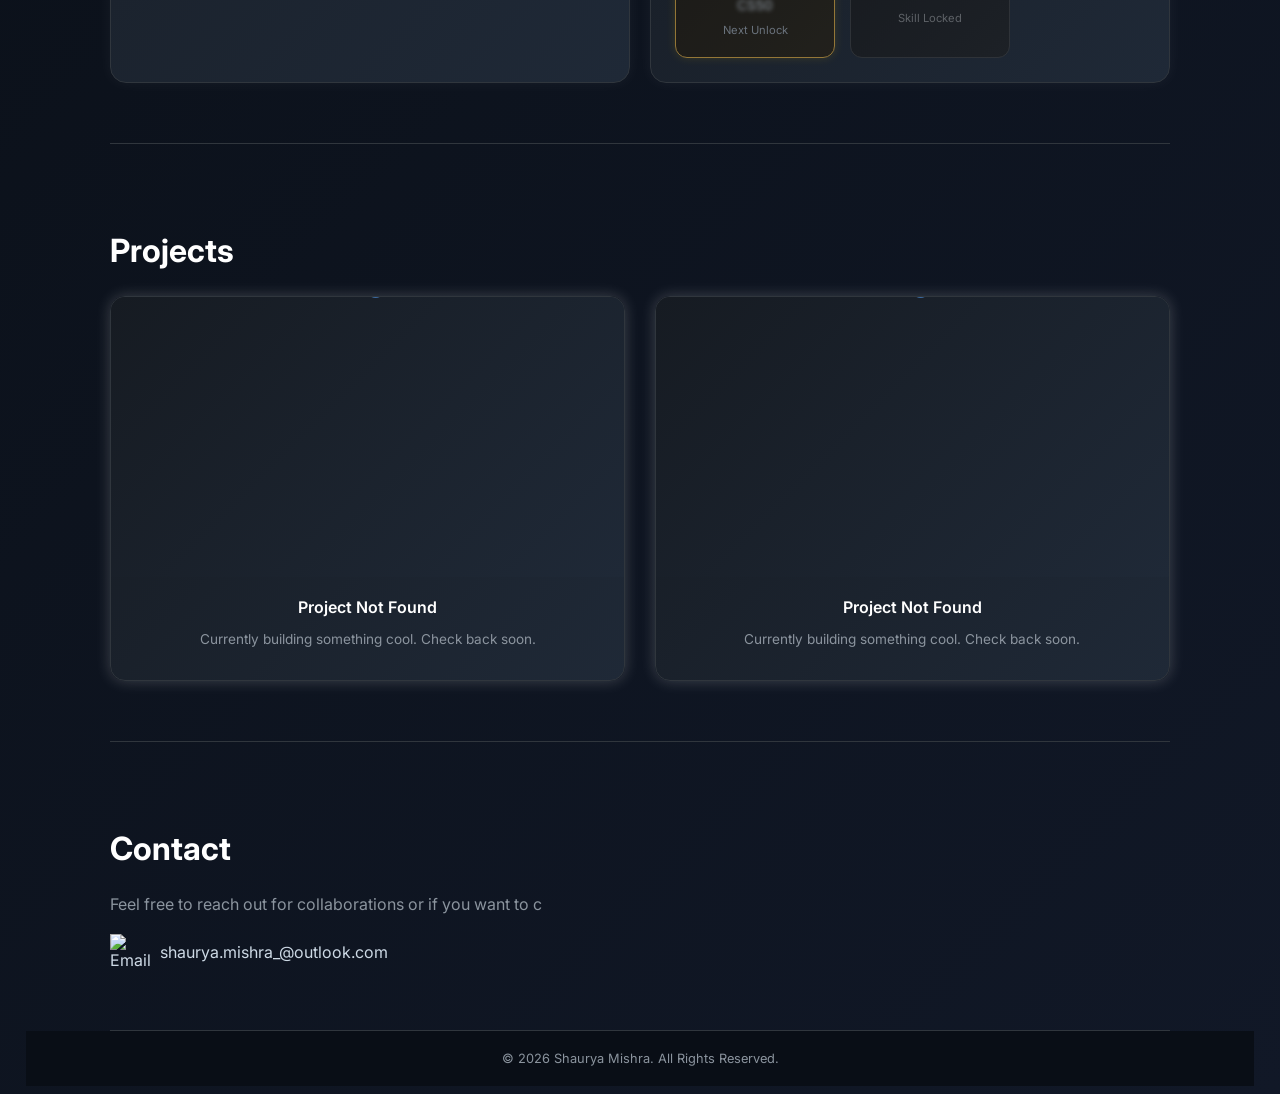
==== commit f09a65c7: "Add dynamic texts in contacts" ====
--- a/index.html
+++ b/index.html
@@ -13,6 +13,7 @@
     <body>
         <header>
         <a href="#" class="logo-link"><h1 class="logo">SM</h1></a>
+            <span class="hamburger">☰</span>
             <ul>
                 <li><a href="#skills">Skills</a></li>
                 <li><a href="#projects">Projects</a></li>
@@ -161,7 +162,7 @@
 
 <section id="contact">
     <h2>Contact</h2>
-    <p class="contact-text">Feel free to reach out for collaborations or if you want to chat. :)</p>
+    <p class="contact-text">Feel free to reach out for collaborations or if you want to <span id="changing-text"></span></p>
     <div class="contact-links">
         <a href="mailto:shaurya.mishra_@outlook.com" class="contact-item">
             <img src="icons/email.png" alt="Email" class="contact-icon">
--- a/style.css
+++ b/style.css
@@ -45,7 +45,35 @@
     padding: 20px 8%;;
     transition: padding 0.3s ease;
 }
-
+.hamburger {
+    margin-left: auto;
+    display:none;
+}
+header ul.nav-open {
+    display: flex;
+    flex-direction: column;
+    position: absolute;
+    top: 100%;
+    right: 0;
+    width: 200px;
+    text-align: center;
+    background-color: #090e16;
+    padding: 20px;
+    gap: 25px;
+    margin: 0;
+    }
+
+header ul.nav-open li a {
+    display: block;
+    border: 1px solid #30363d;
+    border-radius: 8px;
+    padding: 10px 20px;
+    transition: background-color 0.2s ease, border-color 0.2s ease;
+}
+header ul.nav-open li a:hover {
+    background-color: rgba(88, 166, 255, 0.1);
+    border-color: #58a6ff;
+}
 header ul {
     list-style: none;
     display: flex;
@@ -349,6 +377,19 @@
     margin: 0 -8%;
 }
 
+@media (max-width: 1096px) {
+    .hamburger {
+        color: #58a6ff;
+        font-size: 30px;
+        display: block;
+    }
+
+    header ul {
+        display: none;
+    }
+
+}
+
 @media (max-width: 968px) {
     .projects-grid {
         flex-direction: column;
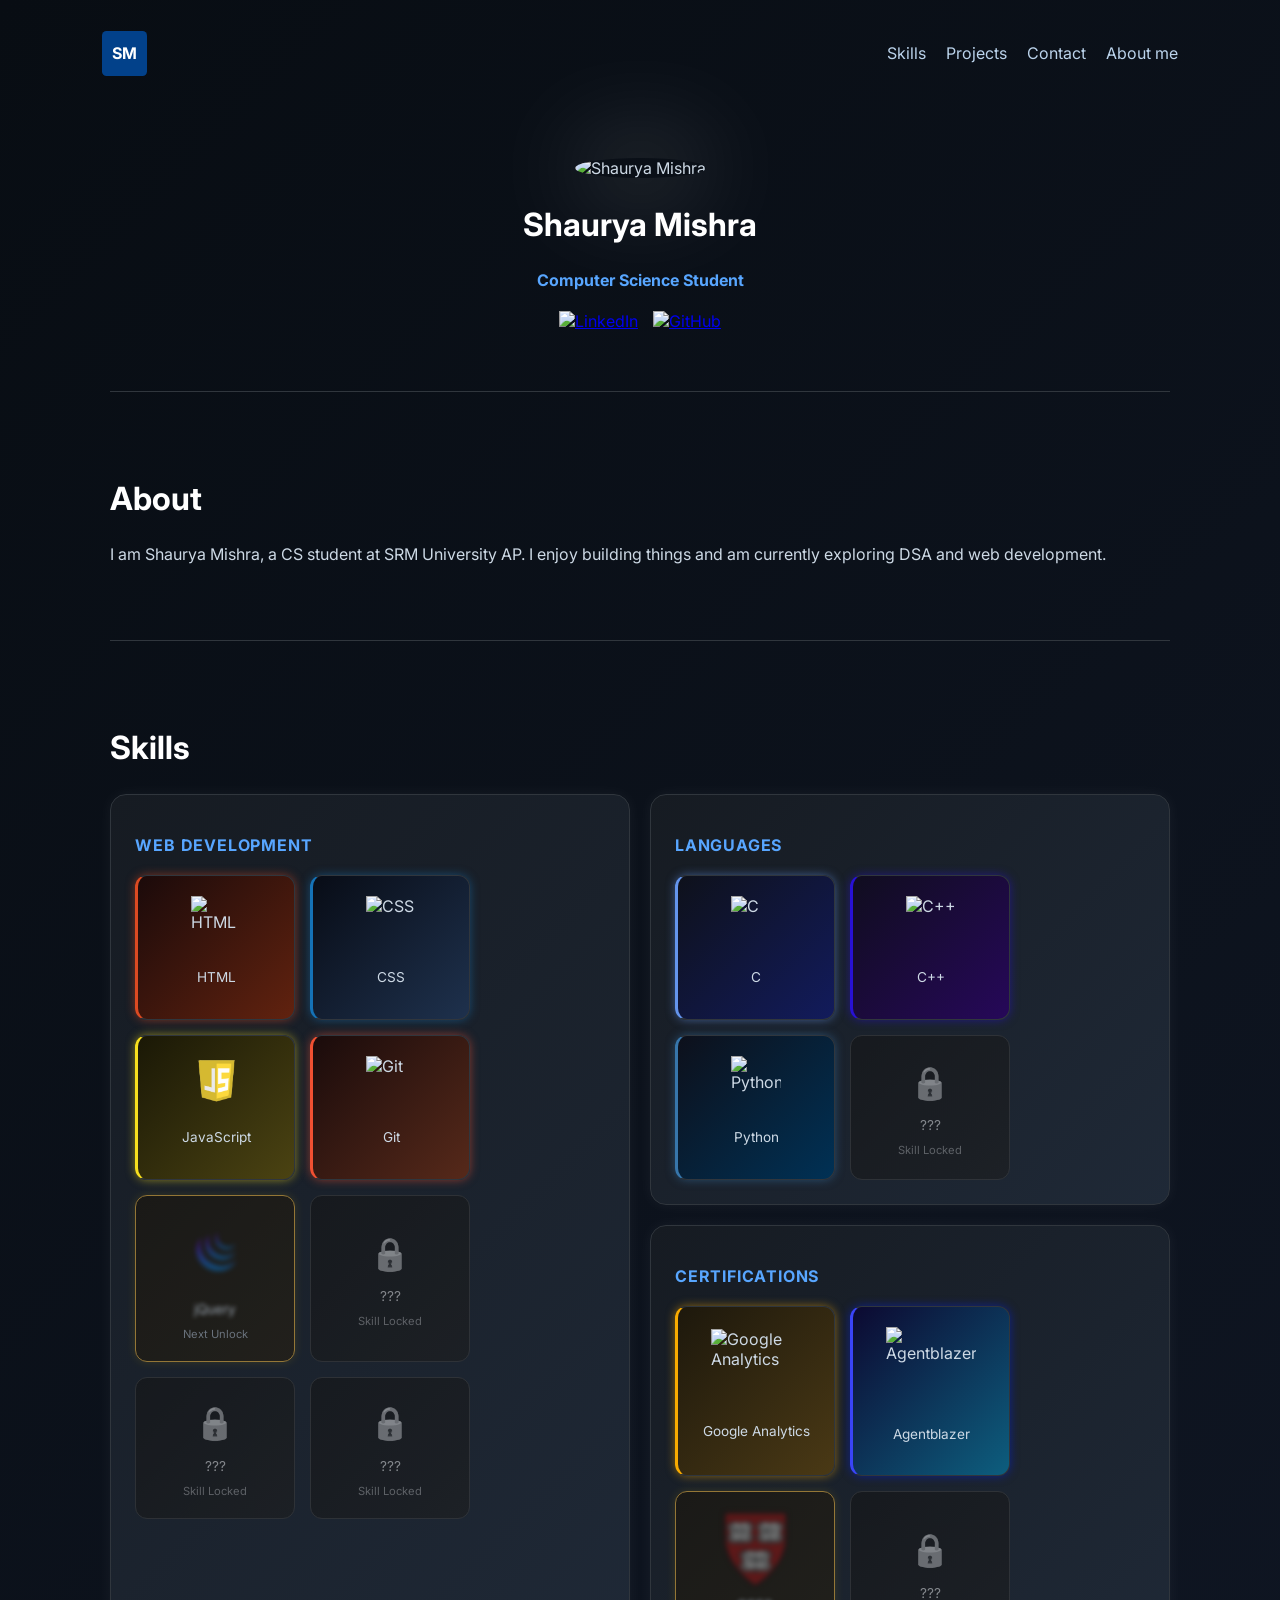
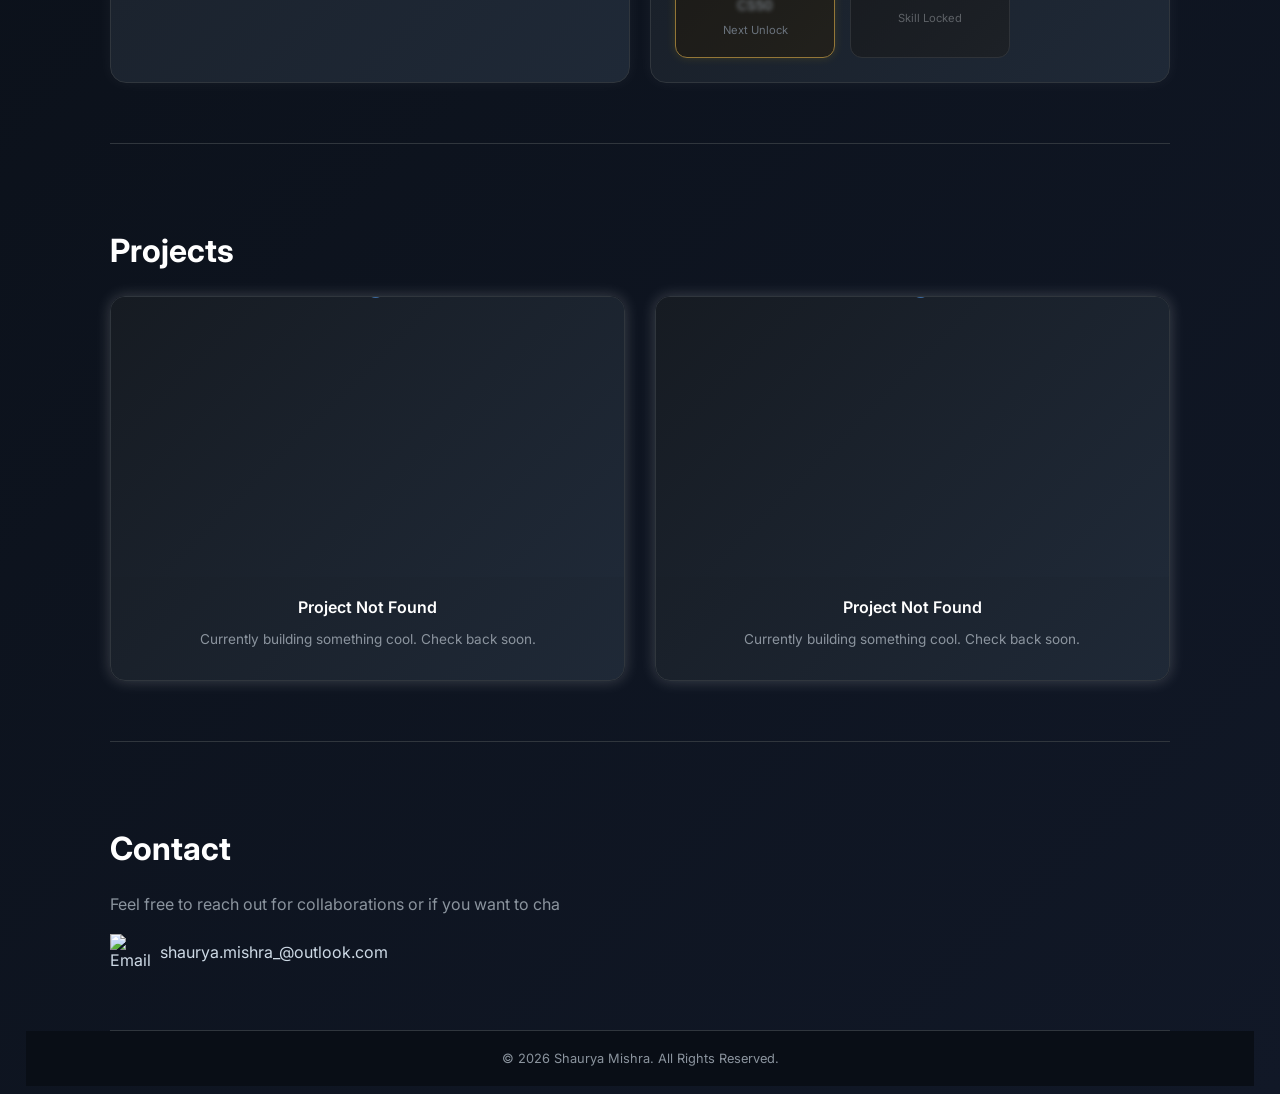
==== commit ddcb0a1c: "Add JavaScript Skill Badge in Skills section and add new 'next skill' badge" ====
--- a/index.html
+++ b/index.html
@@ -56,16 +56,19 @@
                     <img src="icons/css-logo.png" alt="CSS">
                     <p>CSS</p>
                 </div>
+                <div class="skill-card" id="javascript" title="JavaScript">
+                    <img src="icons/JS-logo.png" alt="JavaScript">
+                    <p>JavaScript</p>
+                </div>  
                 <div class="skill-card" id="git" title="Git">
                     <img src="icons/git-logo.png" alt="Git">
                     <p>Git</p>
                 </div>  
             <div class="skill-card skill-card--locked skill-card--next-unlock" title="Next Unlock">
-                <img src="icons/JS-logo.png" alt="next unlock badge">   
-                <p class="skill-title">JavaScript</p>
+                <img src="icons/jQuery-logo.png" alt="next unlock badge">   
+                <p class="skill-title">jQuery</p>
                 <p class="skill-subtitle">Next Unlock</p>
             </div>
-
         <div class="skill-card skill-card--locked" title="Skill Locked">
             <span class="skill-lock" aria-hidden="true">🔒</span>
             <p class="skill-title">???</p>
--- a/style.css
+++ b/style.css
@@ -171,6 +171,9 @@
     height: 75px;
 }
 
+#javascript img {
+    width: 100px;
+}
 .skills-bento {
     display: grid;
     grid-template-columns: 1fr 1fr;
@@ -207,6 +210,8 @@
 #analytics { background: linear-gradient(135deg, #1d180c 0%, #4a3915 100%); border-left: 3px solid #F9AB00; box-shadow: 0 0 10px rgba(249, 171, 0, 0.5); }
 #agentblazer { background: linear-gradient(135deg, #0c0931 0%, #0d5e7e 100%); border-left: 3px solid #3a44f6; box-shadow: 0 0 10px rgba(4, 34, 235, 0.5); }
 #git { background: linear-gradient(135deg, #1a0b0b 0%, #56291a 100%); border-left: 3px solid #F05032; box-shadow: 0 0 10px rgba(240, 80, 50, 0.5); }
+#javascript { background: linear-gradient(135deg, #1a1806 0%, #4b4312 100%); border-left: 3px solid #F7DF1E;box-shadow: 0 0 10px rgba(247, 223, 30, 0.5);
+}
 #html { background: linear-gradient(135deg, #1b0a0a 0%, #61220f 100%); border-left: 3px solid #dc4a22; box-shadow: 0 0 10px rgba(220, 74, 34, 0.5); }
 #css { background: linear-gradient(135deg, #080c16 0%, #1e314d 100%); border-left: 3px solid #1572B6; box-shadow: 0 0 10px rgba(21, 114, 182, 0.5); }
 #c { background: linear-gradient(135deg, #0e111b 0%, #121b5c 100%); border-left: 3px solid #6495ED; box-shadow: 0 0 10px rgba(100, 149, 237, 0.5); }
